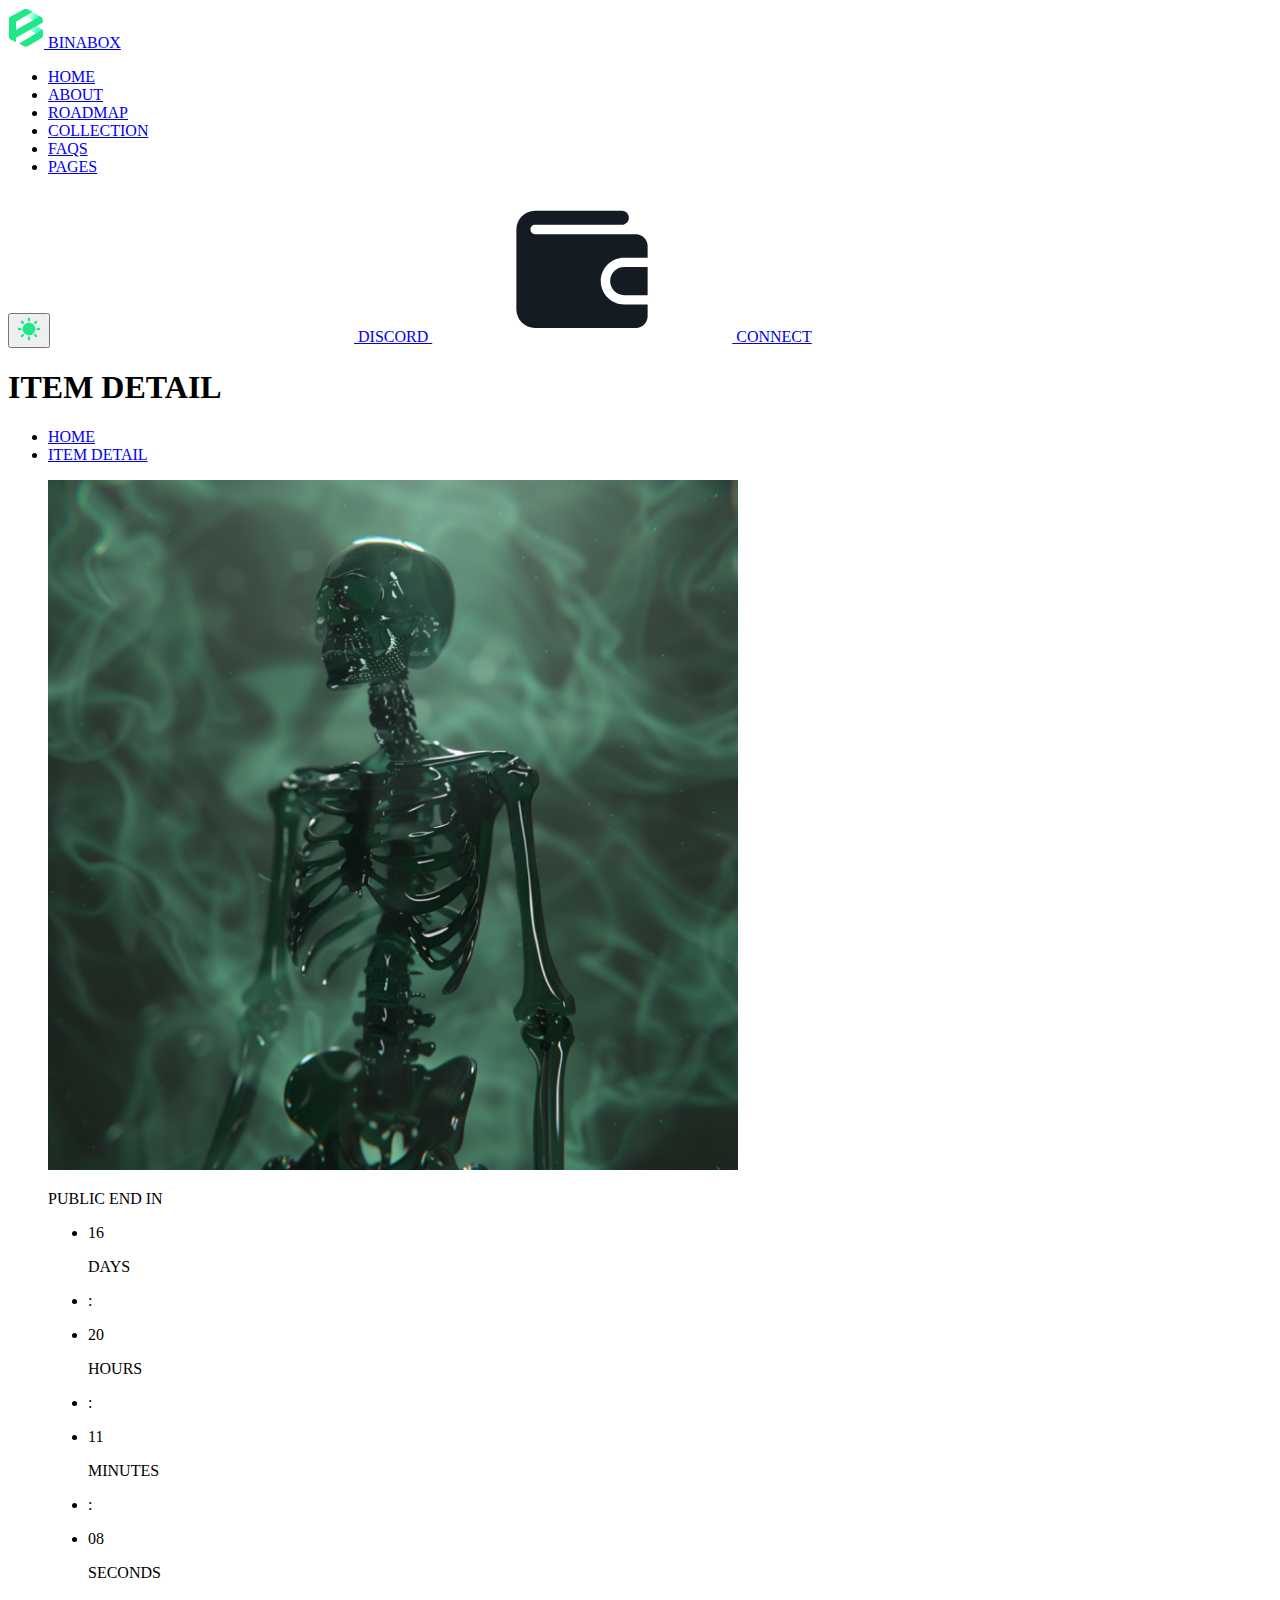
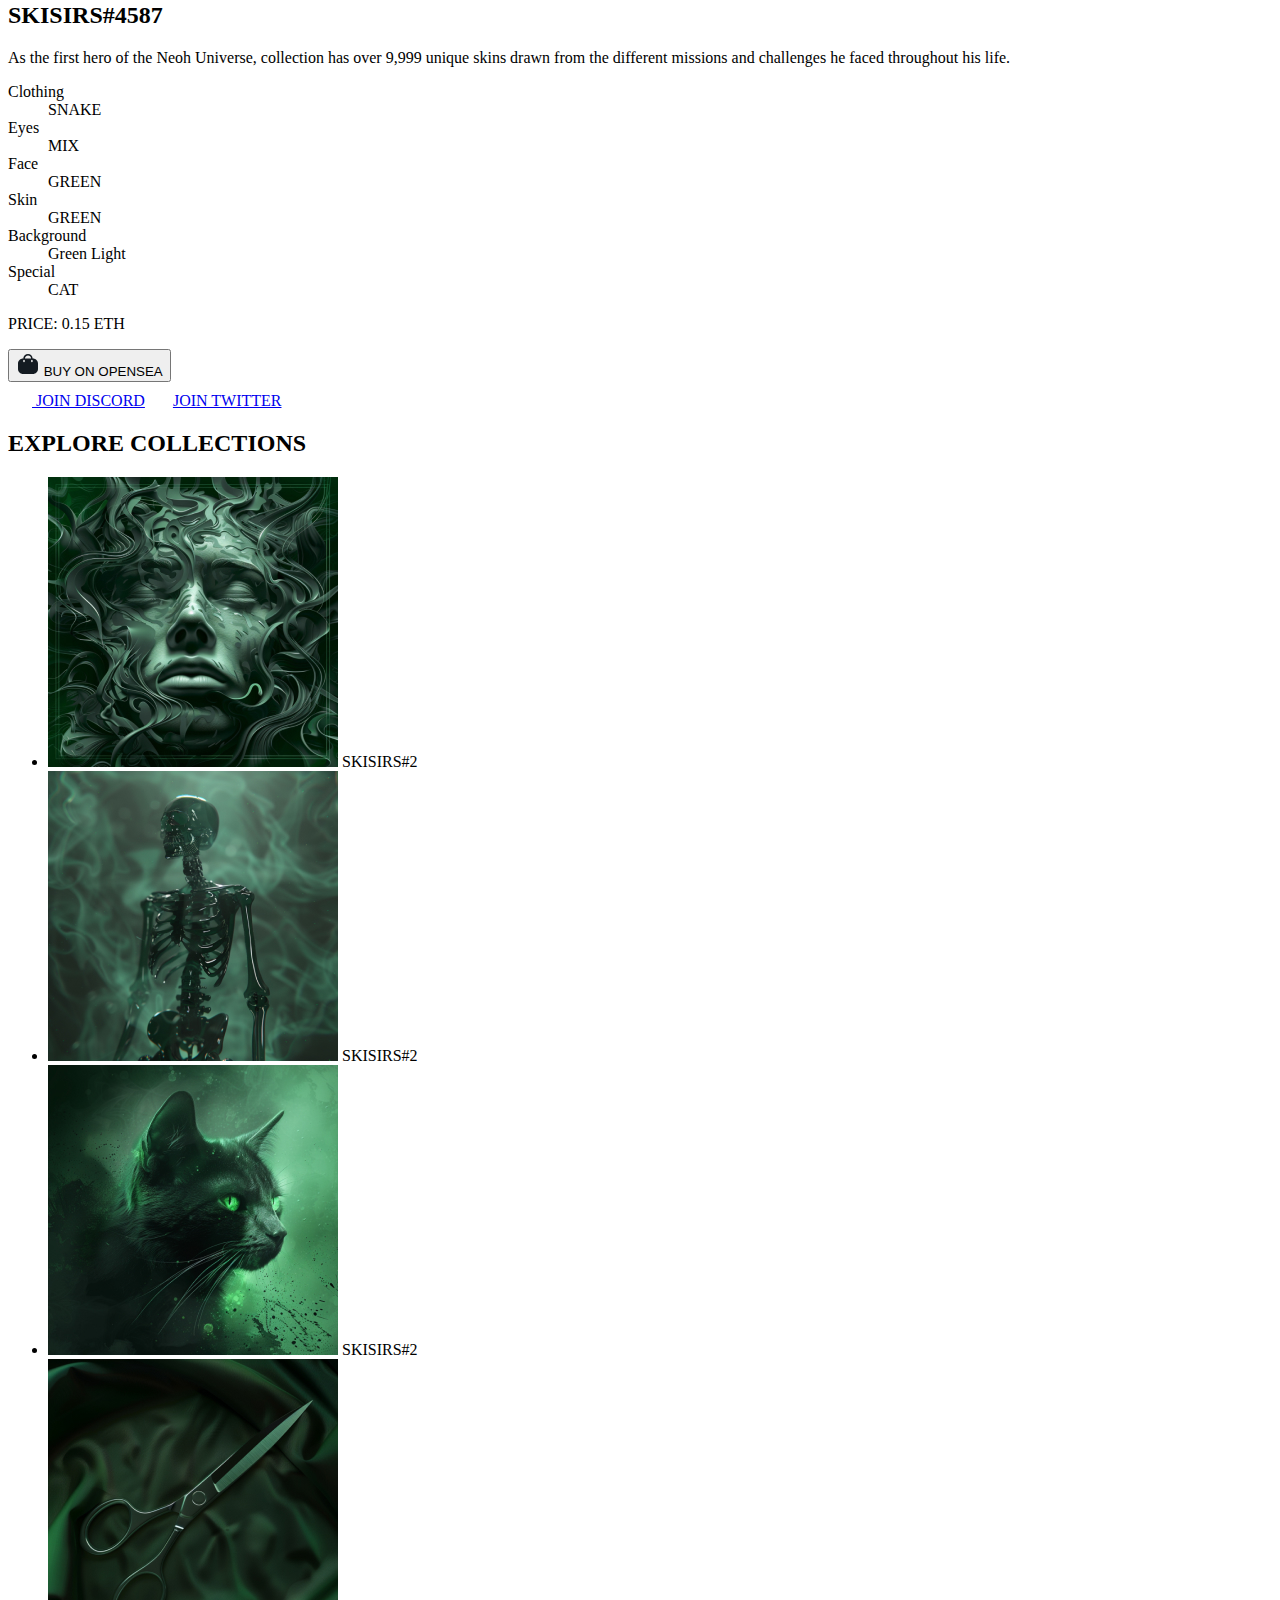
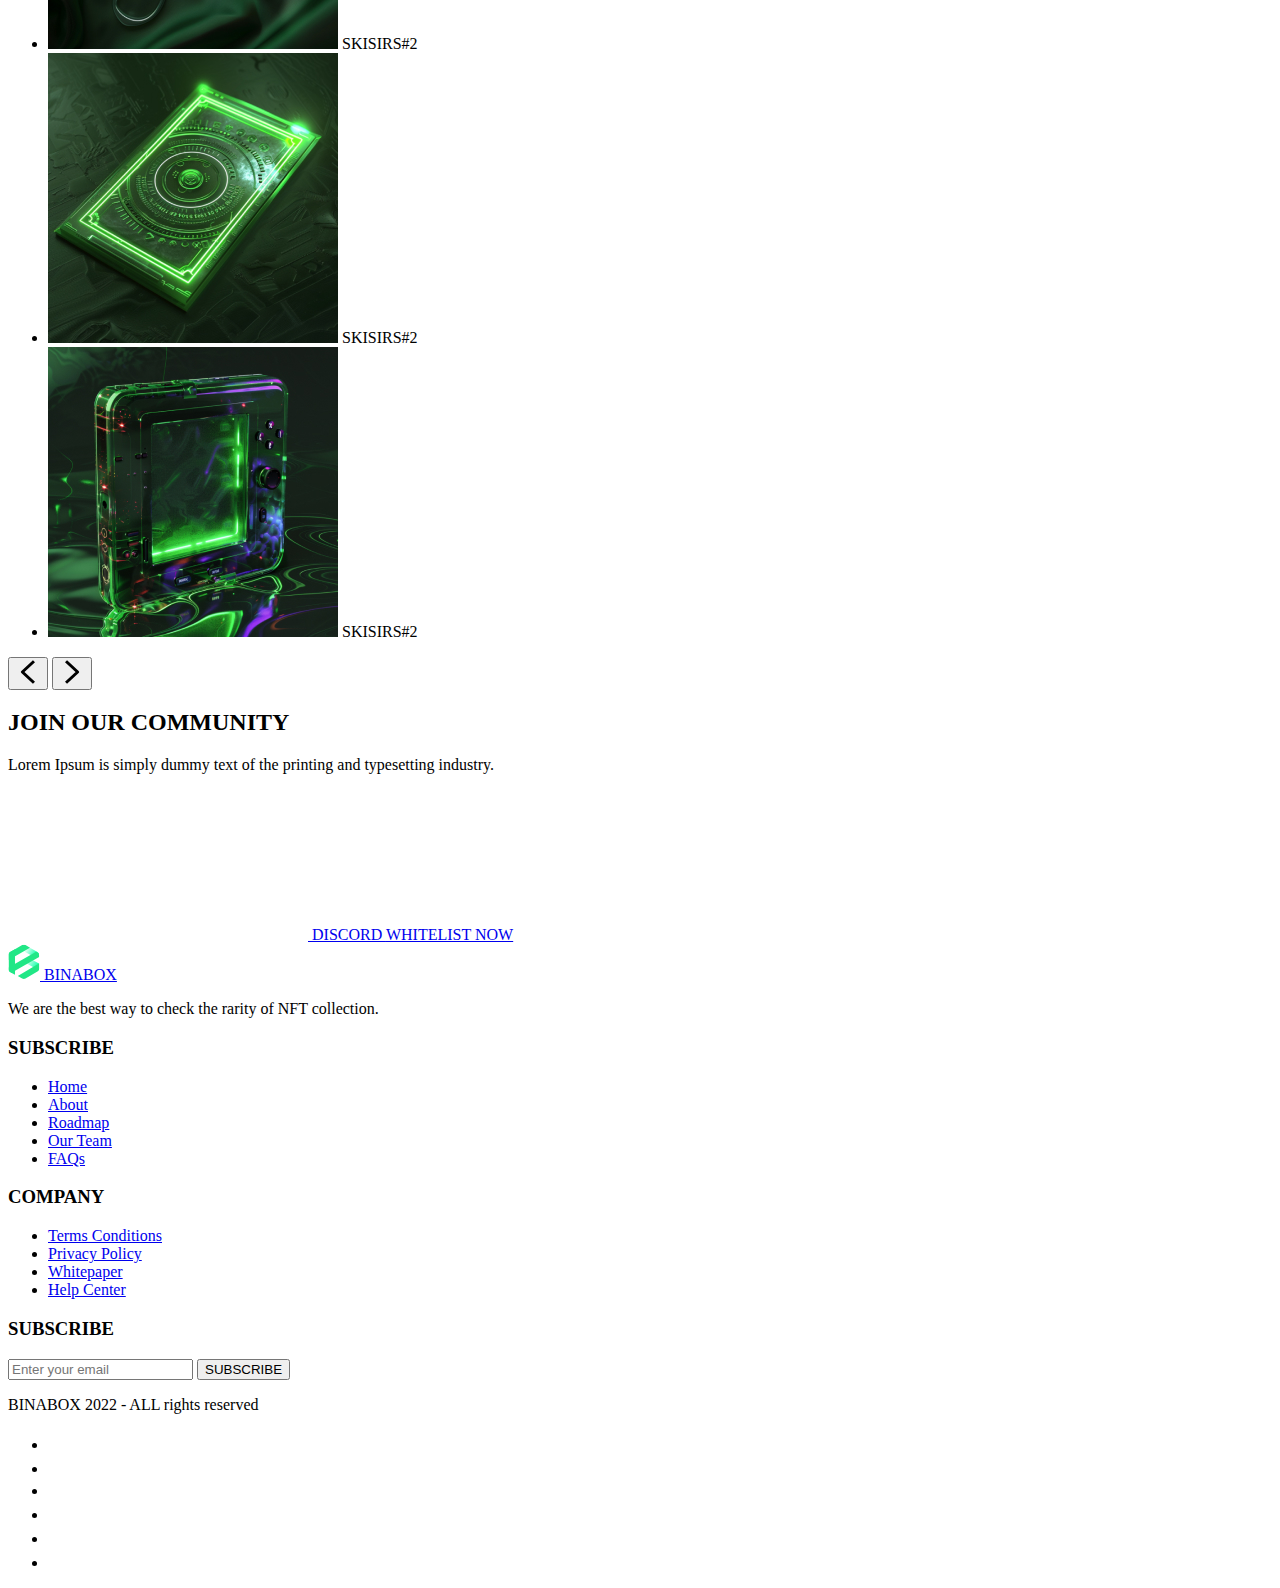
==== catalog-item.html @ 6ece10be "Initial Commit" ====
<!DOCTYPE html>
<html lang="en">
  <head>
    <meta charset="UTF-8" />
    <meta name="viewport" content="width=device-width, initial-scale=1.0" />
    <link rel="preconnect" href="https://fonts.googleapis.com" />
    <link rel="preconnect" href="https://fonts.gstatic.com" crossorigin />
    <link
      href="https://fonts.googleapis.com/css2?family=Bakbak+One&family=Inter:ital,opsz,wght@0,14..32,100..900;1,14..32,100..900&family=Poppins&display=swap"
      rel="stylesheet"
    />
    <link
      rel="stylesheet"
      href="https://necolas.github.io/normalize.css/8.0.1/normalize.css"
    />
    <link rel="stylesheet" href="./css/style.css" />
    <title>Catalog Item</title>
    <link rel="icon" type="image/x-icon" href="./imgs/favicon.svg" />
  </head>
  <body class="catalog-item-page">
    <header class="page-header">
      <a href="./index.html" class="nav-logo">
        <img
          src="./imgs/logo-1.svg"
          alt="binabox logo"
          width="36"
          height="40"
          class="header-logo"
        />
        BINABOX
      </a>
      <nav>
        <ul class="navbar is-dropdown">
          <li class="nav-item">
            <a href="./index.html" class="nav-item-link">HOME</a>
          </li>
          <li class="nav-item">
            <a href="#" class="nav-item-link">ABOUT</a>
          </li>
          <li class="nav-item">
            <a href="#" class="nav-item-link">ROADMAP</a>
          </li>
          <li class="nav-item">
            <a href="./catalog.html" class="nav-item-link">COLLECTION</a>
          </li>
          <li class="nav-item">
            <a href="#" class="nav-item-link">FAQS</a>
          </li>
          <li class="nav-item">
            <a href="#" class="nav-item-link">PAGES</a>
          </li>
        </ul>
      </nav>
      <div class="header-btn">
        <button class="is-theme">
          <svg width="26" height="26">
            <use href="./sprites/sprites.svg#light"></use>
          </svg>
        </button>
        <a href="https://discord.com/" target="_blank" class="discord-btn">
          <svg>
            <use href="./sprites/sprites.svg#discord-original"></use>
          </svg>
          DISCORD
        </a>
        <a href="#" class="connect-btn">
          <svg>
            <use href="./sprites/sprites.svg#wallet-2"></use>
          </svg>
          CONNECT
        </a>
      </div>
    </header>
    <main class="main-content">
      <section class="page-banner">
        <div class="banner-text-container">
          <h1 class="banner-heading">ITEM DETAIL</h1>
          <ul class="banner-list">
            <li class="banner-item">
              <a href="./index.html" class="banner-link">HOME</a>
            </li>
            <li class="banner-item">
              <a href="#" class="banner-link color-highlight">ITEM DETAIL</a>
            </li>
          </ul>
        </div>
      </section>
      <div class="product-container">
        <figure class="product-img">
          <img
            src="./imgs/skeleton.webp"
            alt="descriptive product alt goes here"
          />
          <div class="countdown">
            <p class="countdown-heading">PUBLIC END IN</p>
            <ul class="countdown-list">
              <li class="countdown-item">
                <div class="countdown-day">
                  <p class="day-time countdown-time">16</p>
                  <p class="time-tag">DAYS</p>
                </div>
              </li>
              <li class="countdown-spacer">:</li>
              <li class="countdown-item">
                <div class="countdown-hour">
                  <p class="hour-time countdown-time">20</p>
                  <p class="time-tag">HOURS</p>
                </div>
              </li>
              <li class="countdown-spacer">:</li>
              <li class="countdown-item">
                <div class="countdown-minute">
                  <p class="minute-time countdown-time">11</p>
                  <p class="time-tag">MINUTES</p>
                </div>
              </li>
              <li class="countdown-spacer">:</li>
              <li class="countdown-item">
                <div class="countdown-second">
                  <p class="second-time countdown-time">08</p>
                  <p class="time-tag">SECONDS</p>
                </div>
              </li>
            </ul>
          </div>
        </figure>
        <section class="product-details">
          <h2 class="product-heading">SKISIRS#4587</h2>
          <p class="product-description">
            As the first hero of the Neoh Universe, collection has over 9,999
            unique skins drawn from the different missions and challenges he
            faced throughout his life.
          </p>
          <dl class="tags-container">
            <div class="tag-container">
              <dt class="def-term">Clothing</dt>
              <dd class="def-description">SNAKE</dd>
            </div>
            <div class="tag-container">
              <dt class="def-term">Eyes</dt>
              <dd class="def-description">MIX</dd>
            </div>
            <div class="tag-container">
              <dt class="def-term">Face</dt>
              <dd class="def-description">GREEN</dd>
            </div>
            <div class="tag-container">
              <dt class="def-term">Skin</dt>
              <dd class="def-description">GREEN</dd>
            </div>
            <div class="tag-container">
              <dt class="def-term">Background</dt>
              <dd class="def-description">Green Light</dd>
            </div>
            <div class="tag-container">
              <dt class="def-term">Special</dt>
              <dd class="def-description">CAT</dd>
            </div>
          </dl>
          <p class="product-price">
            PRICE: <span class="color-highlight">0.15 ETH</span>
          </p>
          <form action="submit.html" method="post">
            <button
              id="buy-opensea"
              class="product-buy-btn"
              type="submit"
              aria-label="Buy on OpenSea"
            >
              <svg width="24" height="24" aria-hidden="true">
                <use href="./sprites/sprites.svg#bag"></use>
              </svg>
              BUY ON OPENSEA
            </button>
          </form>
          <div class="invitation-container">
            <a href="https://discord.com/" target="_blank" class="discord-link"
              ><svg width="24" height="24">
                <use href="./sprites/sprites.svg#discord-original"></use>
              </svg>
              JOIN DISCORD</a
            >
            <a href="#" class="twitter-link"
              ><svg width="24" height="24">
                <use href="./sprites/sprites.svg#twitter-1"></use></svg
              >JOIN TWITTER</a
            >
          </div>
        </section>
      </div>
      <section class="collections-container">
        <h2 class="collections-heading">EXPLORE COLLECTIONS</h2>
        <ul class="collection-cards">
          <li class="collection-card">
            <div class="nft-content-container">
              <img
                src="./imgs/nft-card-1.webp"
                alt="good alt description"
                class="collection-card-img"
              />
              <a class="card-link">SKISIRS#2</a>
            </div>
          </li>
          <li class="collection-card">
            <div class="nft-content-container">
              <img
                src="./imgs/nft-card-2.webp"
                alt="good alt description"
                class="collection-card-img"
              />
              <a class="card-link">SKISIRS#2</a>
            </div>
          </li>
          <li class="collection-card">
            <div class="nft-content-container">
              <img
                src="./imgs/nft-card-3.webp"
                alt="good alt description"
                class="collection-card-img"
              />
              <a class="card-link">SKISIRS#2</a>
            </div>
          </li>
          <li class="collection-card">
            <div class="nft-content-container">
              <img
                src="./imgs/nft-card-4.webp"
                alt="good alt description"
                class="collection-card-img"
              />
              <a class="card-link">SKISIRS#2</a>
            </div>
          </li>
          <li class="collection-card">
            <div class="nft-content-container">
              <img
                src="./imgs/nft-card-5.webp"
                alt="good alt description"
                class="collection-card-img"
              />
              <a class="card-link">SKISIRS#2</a>
            </div>
          </li>
          <li class="collection-card">
            <div class="nft-content-container">
              <img
                src="./imgs/nft-card-6.webp"
                alt="good alt description"
                class="collection-card-img"
              />
              <a class="card-link">SKISIRS#2</a>
            </div>
          </li>
        </ul>
        <div class="scroll-btns">
          <button
            id="scroll-back"
            type="button"
            class="collection-back-btn"
            aria-label="Go Back"
          >
            <svg width="24" height="24">
              <use href="./sprites/sprites.svg#arrow-left-3"></use>
            </svg>
          </button>
          <button
            id="scroll-forward"
            type="button"
            class="collection-forward-btn"
            aria-label="Go Forward"
          >
            <svg width="24" height="24">
              <use href="./sprites/sprites.svg#arrow-right-3"></use>
            </svg>
          </button>
        </div>
      </section>
    </main>
    <footer class="page-footer">
      <section class="community-container">
        <h2 class="community-header">JOIN OUR COMMUNITY</h2>
        <p class="community-text">
          Lorem Ipsum is simply dummy text of the printing and typesetting
          industry.
        </p>
        <div class="community-btn">
          <a
            href="https://discord.com/"
            target="_blank"
            class="community-discord-btn"
          >
            <svg>
              <use href="./sprites/sprites.svg#discord-original"></use>
            </svg>

            DISCORD
          </a>
          <a href="#" class="community-whitelist-btn"> WHITELIST NOW </a>
        </div>
      </section>
      <div class="footer-middle">
        <div class="footer-header">
          <a href="#" class="footer-logo-container">
            <img
              src="./imgs/logo-1.svg"
              alt="Logo"
              class="footer-logo"
              width="32"
              height="36"
            />
            BINABOX
          </a>
          <p class="footer-text">
            We are the best way to check the rarity of NFT collection.
          </p>
        </div>
        <nav class="footer-navbar">
          <div class="navbar-left">
            <h3 class="footer-navbar-heading">SUBSCRIBE</h3>
            <ul class="navbar-list">
              <li class="navbar-link">
                <a href="./index.html" class="footer-nav-link">Home</a>
              </li>
              <li class="navbar-link">
                <a href="#" class="footer-nav-link">About</a>
              </li>
              <li class="navbar-link">
                <a href="#" class="footer-nav-link">Roadmap</a>
              </li>
              <li class="navbar-link">
                <a href="#" class="footer-nav-link">Our Team</a>
              </li>
              <li class="navbar-link">
                <a href="#" class="footer-nav-link">FAQs</a>
              </li>
            </ul>
          </div>
          <div class="navbar-right">
            <h3 class="footer-navbar-heading">COMPANY</h3>
            <ul class="navbar-list">
              <li class="navbar-link">
                <a href="#" class="footer-nav-link">Terms Conditions</a>
              </li>
              <li class="navbar-link">
                <a href="#" class="footer-nav-link">Privacy Policy</a>
              </li>
              <li class="navbar-link">
                <a href="#" class="footer-nav-link">Whitepaper</a>
              </li>
              <li class="navbar-link">
                <a href="#" class="footer-nav-link">Help Center</a>
              </li>
            </ul>
          </div>
        </nav>
        <div class="subscription-container">
          <h3 class="footer-navbar-heading">SUBSCRIBE</h3>
          <form
            action="submit.html"
            method="post"
            class="subscribe-btn-container"
          >
            <input
              type="email"
              id="subscribe-email"
              class="footer-subscribe-input"
              placeholder="Enter your email"
              required
              aria-label="Email for subscription"
            />
            <button
              class="footer-subscribe-btn"
              type="submit"
              aria-label="Subscribe"
            >
              SUBSCRIBE
            </button>
          </form>
        </div>
      </div>
      <div class="footer-bottom">
        <p class="footer-copyright">BINABOX 2022 - ALL rights reserved</p>
        <ul class="social-list">
          <li class="social-item">
            <a
              href="https://x.com/"
              target="_blank"
              class="social-link"
              aria-label="X/Twitter"
            >
              <svg width="20" height="20" aria-hidden="true">
                <use xlink:href="./sprites/sprites.svg#community-1"></use>
              </svg>
            </a>
          </li>
          <li class="social-item">
            <a
              href="https://www.facebook.com/"
              target="_blank"
              class="social-link"
              aria-label="Facebook"
            >
              <svg width="20" height="20" aria-hidden="true">
                <use xlink:href="./sprites/sprites.svg#community-5"></use>
              </svg>
            </a>
          </li>
          <li class="social-item">
            <a
              href="https://telegram.org/"
              target="_blank"
              class="social-link"
              aria-label="Telegram"
            >
              <svg width="20" height="18" aria-hidden="true">
                <use xlink:href="./sprites/sprites.svg#community-4"></use>
              </svg>
            </a>
          </li>
          <li class="social-item">
            <a
              href="https://www.youtube.com/"
              target="_blank"
              class="social-link"
              aria-label="YouTube"
            >
              <svg width="20" height="20" aria-hidden="true">
                <use xlink:href="./sprites/sprites.svg#community-3"></use>
              </svg>
            </a>
          </li>
          <li class="social-item">
            <a
              href="https://www.tiktok.com/"
              target="_blank"
              class="social-link"
              aria-label="TikTok"
            >
              <svg width="20" height="20" aria-hidden="true">
                <use xlink:href="./sprites/sprites.svg#community-2"></use>
              </svg>
            </a>
          </li>
          <li class="social-item">
            <a
              href="https://discord.com/"
              target="_blank"
              class="social-link"
              aria-label="Discord"
            >
              <svg width="20" height="20" aria-hidden="true">
                <use xlink:href="./sprites/sprites.svg#community-6"></use>
              </svg>
            </a>
          </li>
        </ul>
      </div>
    </footer>
  </body>
</html>
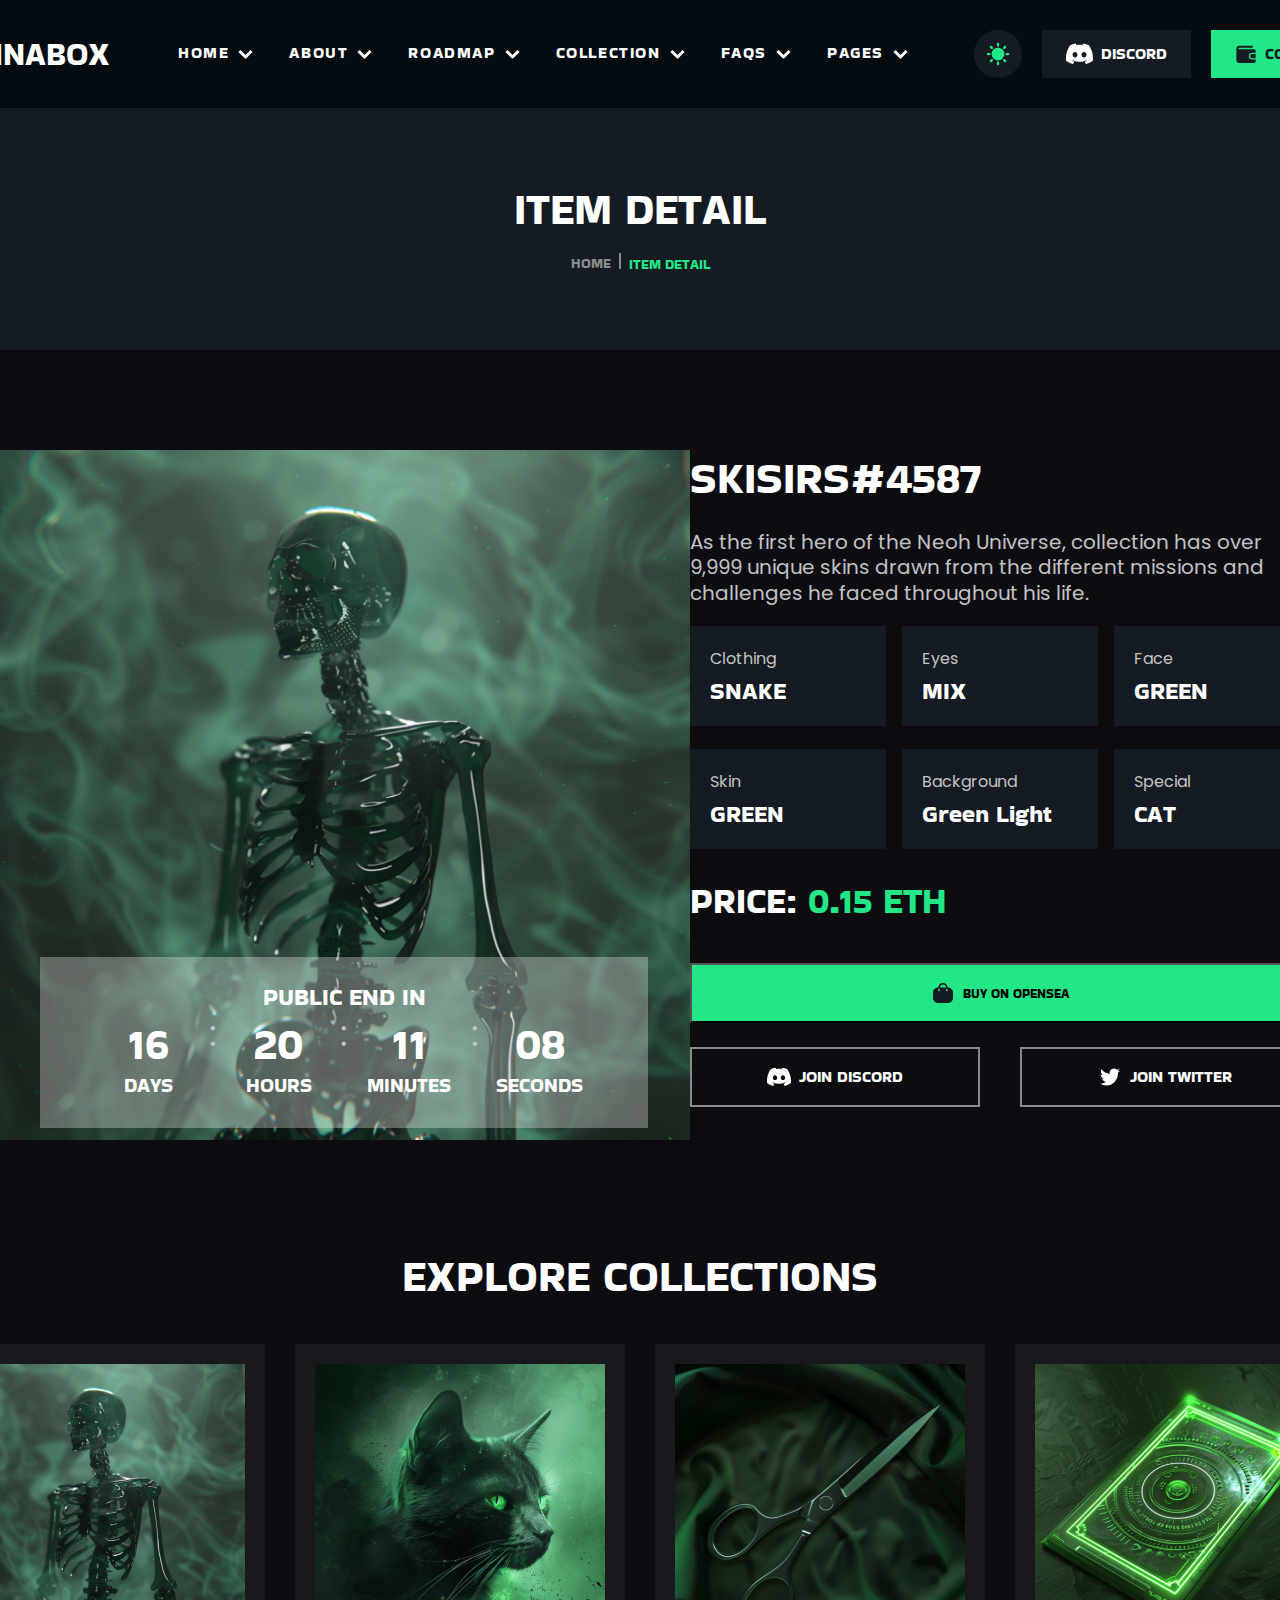
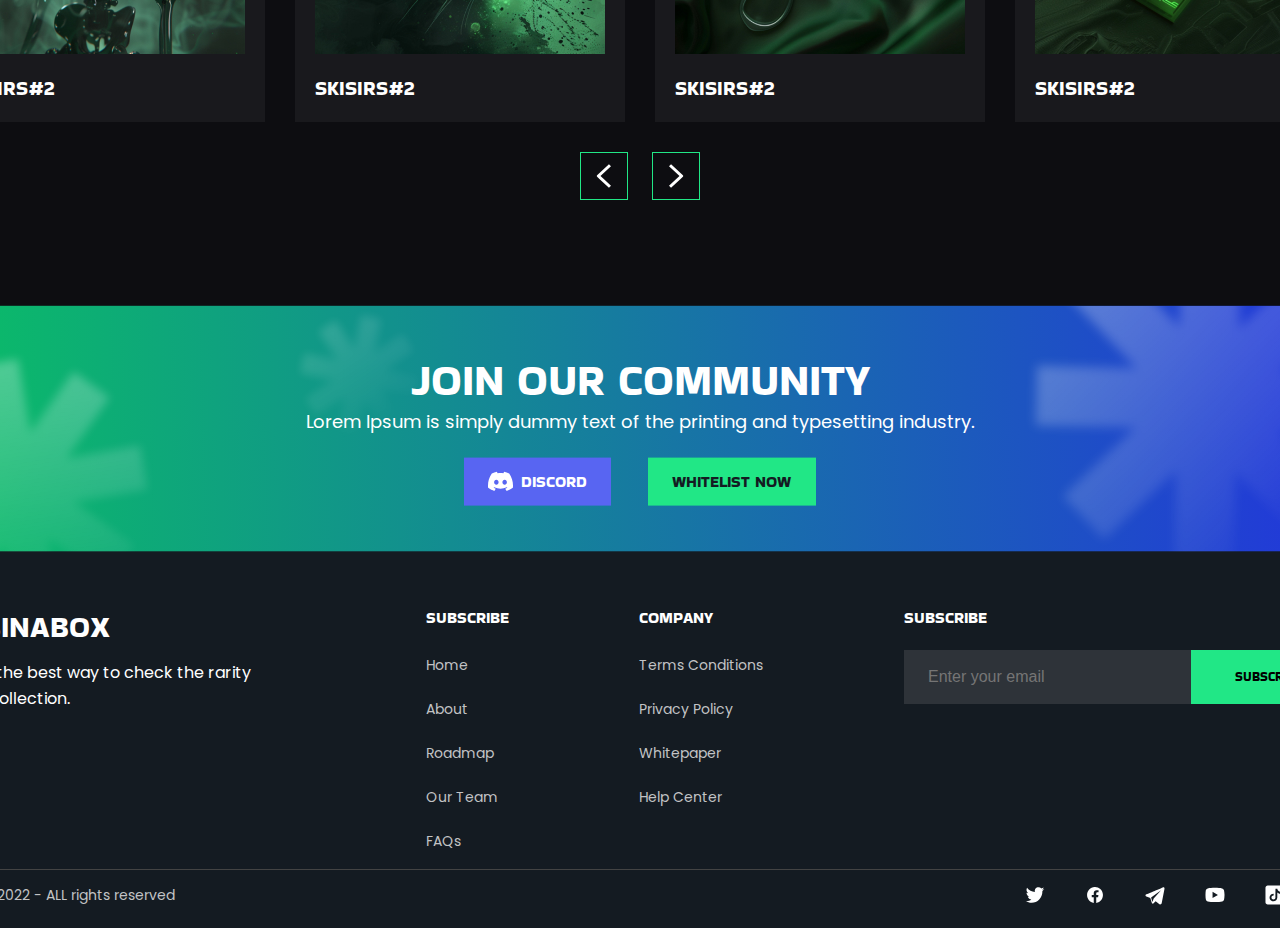
==== commit c7f00e10: "Added Hover effects" ====
--- a/catalog-item.html
+++ b/catalog-item.html
@@ -32,28 +32,28 @@
       <nav>
         <ul class="navbar is-dropdown">
           <li class="nav-item">
-            <a href="./index.html" class="nav-item-link">HOME</a>
-          </li>
-          <li class="nav-item">
-            <a href="#" class="nav-item-link">ABOUT</a>
-          </li>
-          <li class="nav-item">
-            <a href="#" class="nav-item-link">ROADMAP</a>
-          </li>
-          <li class="nav-item">
-            <a href="./catalog.html" class="nav-item-link">COLLECTION</a>
-          </li>
-          <li class="nav-item">
-            <a href="#" class="nav-item-link">FAQS</a>
-          </li>
-          <li class="nav-item">
-            <a href="#" class="nav-item-link">PAGES</a>
+            <a href="./index.html" class="nav-item-link underline-hover">HOME</a>
+          </li>
+          <li class="nav-item">
+            <a href="#" class="nav-item-link underline-hover">ABOUT</a>
+          </li>
+          <li class="nav-item">
+            <a href="#" class="nav-item-link underline-hover">ROADMAP</a>
+          </li>
+          <li class="nav-item">
+            <a href="./catalog.html" class="nav-item-link underline-hover">COLLECTION</a>
+          </li>
+          <li class="nav-item">
+            <a href="#" class="nav-item-link underline-hover">FAQS</a>
+          </li>
+          <li class="nav-item">
+            <a href="#" class="nav-item-link underline-hover">PAGES</a>
           </li>
         </ul>
       </nav>
       <div class="header-btn">
         <button class="is-theme">
-          <svg width="26" height="26">
+          <svg width="26" height="26" class="theme-light">
             <use href="./sprites/sprites.svg#light"></use>
           </svg>
         </button>
--- a/css/style.css
+++ b/css/style.css
@@ -0,0 +1,1709 @@
+:root {
+  --back-black-1: #0d0d11;
+  --back-black-2: #0b1217;
+  --back-gray-1: #141b22;
+  --back-gray-2: #1b2226;
+  --back-green: #307165;
+  --text-green: #21e786;
+  --text-white: #ffffff;
+  --text-gray-1: #c2c3c5;
+  --text-gray-2: #888b8e;
+  --text-gray-3: #141b22;
+  --text-gray-4: #1e2832;
+  --text-black-1: #040b11;
+  --primary-green: #21e786;
+  --primary-violet: #5865f2;
+  --primary-black: #141b22;
+  --gradient-default: linear-gradient(270deg, #2333de 0%, #0abe66 100%);
+  --gradient-gray: linear-gradient(180deg, #ffffff 0%, #ffffffe0 100%);
+  --gradient-green: linear-gradient(45deg, #21e786 0%, #21e786 100%);
+  --gradient-black: linear-gradient(315deg, #040b11 52%, #040b11 73%);
+  --gradient-hero: linear-gradient(180deg, #141b22 0%, #040b11 100%);
+  --transparent-green: #21e7861a;
+  --transparent-gray-1: #ffffff1a;
+  --transparent-gray-2: #ffffff0d;
+  --transparent-gray-3: #41454a66;
+  --transparent-gray-4: #c2c3c426;
+  --font-bakbak: "Bakbak One", Arial, sans-serif;
+  --font-poppins: "Poppins", Arial, sans-serif;
+}
+body {
+  font-family: var(--font-poppins);
+  font-size: 18px;
+  line-height: 1.56;
+  overflow: auto;
+  overflow-x: hidden;
+}
+body::-webkit-scrollbar {
+  display: none;
+}
+* {
+  margin: 0;
+  padding: 0;
+  box-sizing: border-box;
+}
+a {
+  text-decoration: none;
+}
+.bakbak-one,
+h1,
+h2,
+h3 {
+  font-family: var(--font-bakbak);
+  font-weight: 400;
+}
+.hidden-heading {
+  display: none;
+}
+.color-highlight {
+  color: var(--text-green);
+}
+.glow-container {
+  position: relative;
+  background-color: var(--text-gray-3);
+  border-width: 3px;
+  border-style: solid;
+  border-image-source: linear-gradient(
+    155deg,
+    transparent 0%,
+    transparent 100%
+  );
+  border-image-slice: 1;
+  transition: border-image-source 0.5s ease;
+}
+.glow-container::before,
+.glow-container::after {
+  content: "";
+  position: absolute;
+  pointer-events: none;
+  top: -4px;
+  left: -4px;
+  right: -4px;
+  bottom: -4px;
+  border: 2px solid transparent;
+  border-image: linear-gradient(155deg, transparent 0%, transparent 100%);
+  filter: blur(5px);
+  border-image-slice: 1;
+  transition: border-image 0.5s ease;
+}
+.glow-container:hover {
+  border-image-source: linear-gradient(
+    155deg,
+    var(--text-green) 0%,
+    var(--text-gray-3) 10%,
+    var(--text-gray-3) 90%,
+    var(--text-green) 100%
+  );
+}
+.glow-container:hover::before,
+.glow-container:hover::after {
+  border-image: linear-gradient(
+    155deg,
+    var(--text-green) 0%,
+    transparent 10%,
+    transparent 90%,
+    var(--text-green) 100%
+  );
+}
+.profile-card.glow-container {
+  border-image-source: linear-gradient(
+    125deg,
+    transparent 0%,
+    transparent 100%
+  );
+}
+.profile-card.glow-container:hover {
+  border-image-source: linear-gradient(
+    125deg,
+    var(--text-green) 0%,
+    var(--text-gray-3) 10%,
+    var(--text-gray-3) 90%,
+    var(--text-green) 100%
+  );
+}
+.profile-card.glow-container::before,
+.profile-card.glow-container::after {
+  border-image: linear-gradient(125deg, transparent 0%, transparent 100%);
+}
+.profile-card.glow-container:hover::before,
+.profile-card.glow-container:hover::after {
+  border-image: linear-gradient(
+    125deg,
+    var(--text-green) 0%,
+    transparent 10%,
+    transparent 90%,
+    var(--text-green) 100%
+  );
+}
+.page-header {
+  display: flex;
+  justify-content: center;
+  align-items: center;
+  height: 108px;
+  background: var(--text-black-1);
+}
+.navbar {
+  list-style-type: none;
+  display: flex;
+  justify-content: space-between;
+  gap: 32px;
+  margin: 0 62px 0 68px;
+}
+.navbar .nav-item {
+  display: flex;
+  align-items: center;
+  gap: 4px;
+}
+.navbar .nav-item-link {
+  font-family: var(--font-bakbak);
+  font-size: 16px;
+  color: var(--text-white);
+  text-decoration: none;
+  letter-spacing: 0.1em;
+}
+.nav-item::after {
+  content: url("../imgs/arrow-down.svg");
+  width: 24px;
+  height: 24px;
+}
+.nav-logo {
+  font-family: var(--font-bakbak);
+  color: var(--text-white);
+  display: flex;
+  justify-content: center;
+  align-items: center;
+  gap: 16px;
+  font-size: 32px;
+  line-height: 1.3125;
+}
+.header-btn {
+  display: flex;
+  justify-content: center;
+  align-items: center;
+  width: 384px;
+  height: 48px;
+  gap: 20px;
+  font-size: 16px;
+  line-height: 1.5;
+}
+.is-theme,
+.discord-btn,
+.connect-btn {
+  font-family: var(--font-bakbak);
+  display: flex;
+  justify-content: center;
+  align-items: center;
+  background: var(--text-gray-3);
+}
+.discord-btn,
+.connect-btn {
+  padding: 12px 24px;
+  gap: 8px;
+  width: 147px;
+  height: 48px;
+}
+.is-theme {
+  width: 48px;
+  height: 48px;
+  border-radius: 100%;
+  border: none;
+  transition: background-color 0.3s ease;
+}
+.theme-light {
+  color: var(--primary-green);
+  transition: color 0.3s ease;
+}
+/* This is probably a theme state but I just made it a hover effect just to have the style for it*/
+.is-theme:hover {
+  background-color: var(--primary-green);
+  transition: background-color 0.3s ease;
+}
+.is-theme:hover .theme-light {
+  color: var(--back-gray-2);
+  transition: color 0.3s ease;
+}
+.header-btn .discord-btn {
+  color: var(--text-white);
+  width: 149px;
+  height: 48px;
+}
+.header-btn .connect-btn {
+  background: var(--text-green);
+  color: var(--text-gray-3);
+  width: 147px;
+  height: 48px;
+}
+.main-content {
+  background-color: var(--back-black-1);
+}
+.home-page .main-content {
+  background-image: url("../imgs/background-how-to-star.svg");
+  background-repeat: no-repeat;
+  background-position: 100% 43.5%;
+}
+.main-container {
+  color: var(--text-white);
+  background-image: url("../imgs/hero-section-glow.webp"),
+    url("../imgs/background-hero-star.svg"), var(--gradient-hero);
+  background-size: auto, auto, cover;
+  background-position: 0 0, bottom right, center center;
+  background-repeat: no-repeat;
+}
+.main-hero {
+  display: flex;
+  justify-content: center;
+  align-items: center;
+}
+.main-inner-container {
+  width: max-content;
+  position: relative;
+  left: 150px;
+}
+.main-text-container {
+  gap: 20px;
+}
+.main-heading {
+  width: 750px;
+  font-size: 72px;
+  line-height: 1.1111;
+  color: var(--text-white);
+  gap: 20px;
+}
+.main-text {
+  font-size: 20px;
+  line-height: 1.5;
+  margin-top: 20px;
+}
+.main-info-container {
+  margin-top: 24px;
+  display: grid;
+  gap: 48px;
+  max-width: 373px;
+}
+.main-info-text {
+  display: flex;
+  width: 345px;
+  gap: 79px;
+}
+.total-item-num {
+  width: 117px;
+
+  font-size: 44px;
+  line-height: 1.2727;
+  color: var(--text-white);
+  text-shadow: 0px 4px 13px var(--text-white);
+}
+.item-num-subheading {
+  font-size: 16px;
+  line-height: 1.625;
+  color: var(--text-gray-1);
+}
+.main-total-item,
+.main-profiles-whitelist {
+  display: grid;
+  gap: 8px;
+}
+.profiles-whitelist-num {
+  width: 117px;
+
+  font-size: 44px;
+  line-height: 1.2727;
+  color: var(--text-white);
+  text-shadow: 0px 4px 13px var(--text-white);
+}
+.profiles-whitelist-subheading {
+  font-size: 16px;
+  line-height: 1.2727;
+  color: var(--text-gray-1);
+}
+.main-container-btn {
+  display: flex;
+  gap: 24px;
+}
+.connect-wallet-btn {
+  font-family: var(--font-bakbak);
+  width: 181px;
+  height: 48px;
+  padding: 12px 24px;
+  gap: 8px;
+  font-size: 16px;
+  line-height: 1.2727;
+  background-color: var(--text-green);
+  color: var(--text-gray-3);
+}
+.main-whitelist-btn {
+  font-family: var(--font-bakbak);
+  outline: 2px solid var(--text-green);
+  width: 168px;
+  height: 46px;
+  padding: 12px 24px;
+  font-size: 16px;
+  line-height: 1.2727;
+  color: var(--text-white);
+}
+.nft-card-container {
+  display: flex;
+  flex-direction: column;
+  justify-content: center;
+  align-items: center;
+  margin-bottom: 100px;
+  overflow: hidden;
+}
+.nft-cards-list {
+  display: flex;
+  margin-top: 60px;
+  gap: 30px;
+  list-style-type: none;
+}
+.nft-card {
+  background-color: var(--transparent-gray-2);
+  width: 330px;
+}
+.nft-content-container {
+  padding: 20px 0;
+  display: flex;
+  flex-direction: column;
+  justify-content: flex-start;
+  align-items: center;
+  gap: 20px;
+}
+.nft-card .nft-card-link {
+  font-family: var(--font-bakbak);
+  width: 290px;
+  font-size: 20px;
+  line-height: 1.4;
+  color: var(--text-white);
+}
+.about-container {
+  background-image: url("../imgs/about-back-star.svg");
+  background-position: bottom left;
+  background-repeat: no-repeat;
+  display: flex;
+  flex-direction: column;
+  justify-content: center;
+  align-items: center;
+}
+.about-content-container {
+  width: 1410px;
+  display: grid;
+  place-items: center;
+  display: flex;
+  flex-direction: column;
+  justify-content: center;
+  align-items: center;
+  color: var(--text-white);
+}
+.about-text-container {
+  margin-top: 100px;
+  text-align: center;
+  max-width: 930px;
+  display: grid;
+  gap: 16px;
+}
+.about-heading {
+  font-size: 44px;
+  line-height: 1.2727;
+}
+.about-text {
+  font-size: 18px;
+  line-height: 1.5556;
+  text-align: center;
+  color: var(--text-gray-1);
+}
+.about-cards {
+  margin-top: 60px;
+  list-style-type: none;
+  display: grid;
+  grid-template-columns: repeat(2, 1fr);
+  grid-template-rows: repeat(2, 1fr);
+  max-width: 1170px;
+  gap: 30px;
+  position: relative;
+}
+.about-card-item {
+  background-color: var(--text-gray-3);
+  display: grid;
+  padding: 30px;
+  display: flex;
+  flex-direction: column;
+  justify-content: flex-end;
+}
+.about-card-heading-container {
+  position: relative;
+  height: 66px;
+  display: flex;
+  flex-direction: column;
+  justify-content: flex-end;
+}
+.about-card-num {
+  font-family: var(--font-bakbak);
+  font-size: 80px;
+  position: absolute;
+  stroke: var(--text-green);
+  stroke-width: 0.3;
+  fill: transparent;
+}
+.about-card-item .about-card-heading {
+  font-size: 24px;
+  z-index: 1;
+}
+.about-card-item .about-card-text {
+  margin-top: 30px;
+  width: 510px;
+
+  font-size: 18px;
+  line-height: 1.5556;
+  color: var(--text-gray-1);
+}
+.read-more-btn {
+  font-family: var(--font-bakbak);
+  color: var(--text-white);
+  height: 48px;
+  padding: 12px 24px;
+  border: 2px solid var(--text-green);
+  margin-top: 30px;
+}
+.how-to-container {
+  display: flex;
+  flex-direction: column;
+  justify-content: center;
+  align-items: center;
+  margin-top: 148px;
+}
+.how-to-heading {
+  font-size: 44px;
+  line-height: 1.2727;
+  text-align: center;
+  color: var(--text-white);
+}
+.how-to-card-list {
+  display: flex;
+  gap: 30px;
+  margin-top: 60px;
+}
+.how-to-card-item {
+  display: flex;
+  flex-direction: column;
+  justify-content: center;
+  align-items: center;
+  width: 330px;
+  height: 210px;
+  background-color: var(--text-gray-3);
+}
+.how-to-card-steps {
+  font-size: 22px;
+  line-height: 1.3636;
+  text-align: center;
+}
+.how-to-card-text {
+  font-size: 24px;
+  line-height: 1.3333;
+  text-align: center;
+  color: var(--text-white);
+}
+.road-map-container {
+  margin-top: 100px;
+  display: flex;
+  flex-direction: column;
+  justify-content: center;
+  align-items: center;
+}
+.road-map-heading {
+  font-size: 44px;
+  line-height: 1.2727;
+  text-align: center;
+  color: var(--text-white);
+}
+.road-map-details-container {
+  margin-top: 60px;
+  max-width: 1410px;
+  height: 566px;
+  background-color: var(--transparent-gray-2);
+  display: flex;
+  align-items: center;
+  padding: 40px;
+}
+.road-map-inner-container {
+  max-width: 1407px;
+}
+.road-map-imgs {
+  display: flex;
+}
+.road-map-imgs,
+.road-map-inner-imgs {
+  gap: 20px;
+}
+.road-map-inner-imgs {
+  display: flex;
+  flex-direction: column;
+}
+.road-map-stage-info {
+  margin-left: 79px;
+}
+.road-map-details-heading {
+  font-size: 36px;
+  color: var(--text-white);
+}
+.road-map-details {
+  list-style-type: none;
+}
+.road-map-details-item {
+  display: flex;
+  align-items: center;
+  margin-top: 22px;
+}
+.road-map-text {
+  font-size: 18px;
+  margin-left: 12px;
+  color: var(--text-gray-1);
+}
+.road-map-stage-info .read-more-btn {
+  width: max-content;
+  margin-top: 30px;
+}
+.phase-slider-container {
+  display: flex;
+  margin-top: 24px;
+  justify-content: space-between;
+  position: relative;
+}
+.phase-slider-container .back-arrow-btn,
+.phase-slider-container .forward-arrow-btn {
+  width: 24px;
+  height: 24px;
+  background-color: transparent;
+  border: none;
+  cursor: pointer;
+}
+.phase-line {
+  list-style-type: none;
+  display: flex;
+  justify-content: center;
+  align-items: center;
+  max-width: 1107px;
+  height: 66px;
+  gap: 264px;
+  position: relative;
+}
+.phase-ellipse {
+  width: 15px;
+  height: 15px;
+  background: var(--text-gray-2);
+  box-shadow: 0 0 0 7.5px var(--transparent-gray-1);
+  border-radius: 100%;
+  border: none;
+}
+.phase-stage {
+  display: flex;
+  flex-direction: column;
+  justify-content: center;
+  align-items: center;
+  gap: 16px;
+}
+.phase-stage .phase-stage-text {
+  font-family: var(--font-bakbak);
+  font-size: 20px;
+  line-height: 1.4;
+  color: var(--text-gray-2);
+}
+.phase-slider-container::before {
+  content: "";
+  position: absolute;
+  top: 12px;
+  left: 0;
+  width: 92.5%;
+  margin: 0 43px;
+  height: 2px;
+  background-image: linear-gradient(
+    to right,
+    var(--text-gray-2) 34%,
+    transparent 34%
+  );
+  background-color: var(--transparent-gray-3);
+  transform: translateY(-50%);
+}
+.phase-stage:nth-child(1) .phase-stage-text {
+  color: var(--text-white);
+}
+.phase-stage:nth-child(1) .phase-ellipse {
+  background-color: var(--text-green);
+  box-shadow: 0 0 0 7.5px var(--transparent-green);
+}
+.additional-section {
+  background-color: var(--back-black-1);
+}
+.team-container {
+  background-image: url("../imgs/background-team-star.svg");
+  background-position: bottom left;
+  background-repeat: no-repeat;
+  display: flex;
+  justify-content: center;
+  align-items: center;
+}
+.team-heading {
+  font-size: 44px;
+  line-height: 1.27;
+  text-align: center;
+  color: var(--text-white);
+}
+.team-inner-container {
+  margin-top: 100px;
+  display: flex;
+  flex-direction: column;
+  justify-content: center;
+  align-items: center;
+  width: 1410px;
+  height: 824px;
+}
+.team-inner-container .profile-social {
+  list-style-type: none;
+}
+.profile-cards {
+  margin-top: 60px;
+  display: grid;
+  gap: 30px;
+}
+.profile-row {
+  display: flex;
+  justify-content: center;
+  align-items: center;
+  gap: 30px;
+}
+.profile-card {
+  width: 330px;
+  background-color: var(--text-gray-3);
+  display: flex;
+  flex-direction: column;
+  justify-items: center;
+  align-items: center;
+  padding: 40px 20px;
+}
+.profile-img {
+  width: 120px;
+  height: 120px;
+  border-radius: 100%;
+}
+.profile-details {
+  display: grid;
+  margin: 30px 0;
+  gap: 4px;
+}
+.profile-name {
+  font-size: 24px;
+  line-height: 1.25;
+  text-align: center;
+  color: var(--text-white);
+}
+.profile-position {
+  font-size: 18px;
+  line-height: 1.56;
+  text-align: center;
+  color: var(--text-gray-1);
+}
+.profile-social {
+  display: flex;
+  gap: 16px;
+  opacity: 50%;
+}
+.partner-container {
+  display: flex;
+  justify-content: center;
+  align-items: center;
+  margin-top: 100px;
+  background-image: url("../imgs/background-partner-star.svg");
+  background-position: bottom left;
+  background-repeat: no-repeat;
+}
+.partner-heading {
+  font-size: 44px;
+  line-height: 1.27;
+  text-align: center;
+  color: var(--text-white);
+}
+.partner-logos {
+  max-width: 1410px;
+  display: grid;
+  grid-template-columns: repeat(6, 1fr);
+  grid-template-rows: repeat(3, 1fr);
+  margin-top: 60px;
+  gap: 30px;
+}
+.partner-item {
+  display: grid;
+  align-items: center;
+  justify-content: center;
+  width: 210px;
+  height: 100px;
+}
+.partner-item:nth-child(-n + 6):nth-child(2n),
+.partner-item:nth-child(n + 13):nth-child(2n) {
+  background-color: var(--text-gray-3);
+}
+.partner-item:nth-child(n + 7):nth-child(-n + 12):nth-child(2n + 1) {
+  background-color: var(--text-gray-3);
+}
+.faqs-container {
+  margin-top: 100px;
+  display: flex;
+  flex-direction: column;
+  justify-content: center;
+  align-items: center;
+  color: var(--text-white);
+}
+.faqs-heading {
+  font-size: 44px;
+  line-height: 1.27;
+  text-align: center;
+}
+.faqs-content {
+  margin-top: 60px;
+  display: grid;
+  gap: 24px;
+  width: 100%;
+  background-image: linear-gradient(transparent 50%, var(--back-black-2) 50%);
+}
+.faqs-details {
+  margin: 0 auto;
+  width: 890px;
+  min-height: 92px;
+  padding: 30px 20px;
+  background-color: var(--text-gray-3);
+}
+.faqs-query {
+  font-family: var(--font-bakbak);
+  font-size: 24px;
+  line-height: 1.25;
+  color: var(--text-gray-1);
+  background-image: url("../imgs/plus.svg");
+  background-repeat: no-repeat;
+  background-position: right;
+  list-style-type: none;
+  cursor: pointer;
+}
+.faqs-text {
+  margin-top: 16px;
+
+  font-size: 18px;
+  line-height: 1.56;
+  color: var(--text-gray-1);
+}
+.faqs-details[open] .faqs-query {
+  margin-bottom: 16px;
+  color: var(--text-white);
+  background-image: url("../imgs/minus.svg");
+  cursor: pointer;
+}
+.community-container {
+  padding: 100px;
+  background-color: var(--back-black-2);
+  display: flex;
+  flex-direction: column;
+  align-items: center;
+  justify-content: center;
+}
+.community-text-container {
+  gap: 8px;
+}
+.community-heading {
+  font-size: 44px;
+  line-height: 1.27;
+  text-align: center;
+  color: var(--text-white);
+}
+.community-subheading {
+  font-family: "Inter", Arial, sans-serif;
+  font-size: 18px;
+  line-height: 1.56;
+  text-align: center;
+  color: var(--text-gray-1);
+  margin-top: 10px;
+}
+.community-btn {
+  display: flex;
+  justify-content: space-between;
+  width: 352px;
+  height: 48px;
+  font-size: 16px;
+  line-height: 1.5;
+  margin: 40px 0px;
+}
+.community-discord-btn {
+  font-family: var(--font-bakbak);
+  display: flex;
+  justify-content: center;
+  align-items: center;
+  width: 147px;
+  height: 48px;
+  padding: 12px 24px;
+  gap: 8px;
+  background-color: var(--primary-violet);
+  color: var(--text-white);
+}
+.community-whitelist-btn {
+  font-family: var(--font-bakbak);
+  width: 168px;
+  height: 48px;
+  padding: 12px 24px;
+  gap: 8px;
+  background-color: var(--text-green);
+  color: var(--text-gray-3);
+}
+.home-page .subscribe-container {
+  display: flex;
+  margin-bottom: 30px;
+}
+.home-page .subscribe-input {
+  border: 0;
+  width: 536px;
+
+  font-size: 16px;
+  line-height: 1.625;
+  color: var(--text-gray-1);
+  background-color: var(--text-gray-3);
+  padding: 16px 24px;
+}
+.home-page .subscribe-btn {
+  font-family: var(--font-bakbak);
+  border: 0;
+  width: 154px;
+
+  padding: 12px 24px;
+  background-color: var(--primary-green);
+  color: var(--text-black-1);
+}
+.community-social-list {
+  display: flex;
+  list-style-type: none;
+  height: 50px;
+  gap: 20px;
+}
+.community-social-item {
+  width: 50px;
+  height: 50px;
+  background-color: var(--text-gray-3);
+  display: flex;
+  justify-content: center;
+  align-items: center;
+}
+.page-footer {
+  background-color: var(--back-black-2);
+  border-top: 1px solid #434343;
+  display: flex;
+  align-items: center;
+  justify-content: space-between;
+  padding: 15px 255px;
+}
+.footer-left {
+  display: flex;
+  align-items: center;
+}
+.footer-logo-container {
+  font-family: var(--font-bakbak);
+  display: flex;
+  align-content: center;
+  width: 134px;
+  gap: 16px;
+  font-size: 22px;
+  line-height: 1.36;
+  color: var(--text-white);
+  margin-right: 60px;
+}
+.footer-copyright {
+  font-size: 14px;
+  line-height: 1.57;
+  text-align: right;
+  color: var(--text-gray-1);
+}
+.footer-navbar {
+  list-style-type: none;
+  display: flex;
+  gap: 47px;
+}
+.home-page .footer-navbar {
+  align-items: center;
+}
+.footer-nav-item .footer-nav-item-link {
+  font-size: 14px;
+  line-height: 1.57;
+  text-align: right;
+  color: var(--text-gray-1);
+}
+.page-banner {
+  height: 242px;
+  background-color: var(--back-gray-1);
+  display: flex;
+  justify-content: center;
+  align-items: center;
+}
+.banner-text-container {
+  width: max-content;
+  gap: 12px;
+}
+.banner-heading {
+  color: var(--text-white);
+  font-size: 44px;
+  line-height: 1.27;
+  margin: 0 0 12px 0;
+}
+.banner-list {
+  display: flex;
+  list-style-type: none;
+  justify-content: center;
+  align-items: center;
+}
+.banner-item .banner-link {
+  font-family: var(--font-bakbak);
+  font-size: 14px;
+  line-height: 1.43;
+  color: var(--text-gray-2);
+}
+.banner-item:nth-child(2) .banner-link {
+  color: #21e786;
+}
+.banner-list li:first-child {
+  display: flex;
+}
+.banner-list li:first-child::after {
+  display: block;
+  margin: 0px 8px;
+  content: "";
+  width: 2px;
+  height: 16px;
+  background-color: var(--text-gray-2);
+}
+.catalog-section {
+  width: 1410px;
+  display: flex;
+  margin: 100px auto 0 auto;
+  padding-bottom: 204px;
+}
+.filter-options-container {
+  display: flex;
+  flex-direction: column;
+  gap: 10px;
+}
+.filter-category {
+  width: 280px;
+  min-height: 60px;
+  background-color: var(--back-gray-1);
+  gap: 151px;
+}
+.filter-query {
+  font-family: var(--font-bakbak);
+  font-size: 20px;
+  line-height: 1.4;
+  color: var(--text-white);
+  background-image: url("../imgs/plus.svg");
+  background-repeat: no-repeat;
+  background-position: 95%;
+  background-size: 24px;
+  list-style-type: none;
+  padding: 16px 12px;
+  cursor: pointer;
+}
+.filter-category[open] .filter-query {
+  margin-bottom: 16px;
+  color: var(--text-white);
+  background-image: url("../imgs/minus.svg");
+  border: 1px solid #434343;
+  border-width: 0 0 1px 0;
+  cursor: pointer;
+}
+.filter-type-list {
+  list-style-type: none;
+  display: grid;
+  gap: 6px;
+  padding: 20px 23px;
+}
+.filter-type-item {
+  font-size: 14px;
+  line-height: 1.57;
+  color: var(--text-gray-1);
+}
+.filter-checkbox {
+  opacity: 0;
+  position: absolute;
+  width: 0;
+  height: 0;
+}
+.custom-checkbox {
+  display: inline-block;
+  width: 16px;
+  height: 16px;
+  border-radius: 2px;
+  border: 1px solid var(--text-gray-1);
+  background-color: transparent;
+  vertical-align: middle;
+  margin-right: 8px;
+  position: relative;
+  cursor: pointer;
+}
+.custom-checkbox::before {
+  content: "";
+  position: absolute;
+  top: 50%;
+  left: 50%;
+  width: 10px;
+  height: 10px;
+  background: url("../imgs/checkmark.svg") no-repeat center;
+  background-size: contain;
+  transform: translate(-50%, -50%);
+  opacity: 0;
+}
+.filter-checkbox:checked + .custom-checkbox {
+  background-color: #21e786;
+  border-color: #21e786;
+}
+.filter-checkbox:checked + .custom-checkbox::before {
+  opacity: 1;
+}
+.catalog-header {
+  width: 1050px;
+
+  display: flex;
+  justify-content: space-between;
+}
+.catalog-header .catalog-heading {
+  color: var(--text-white);
+  font-size: 44px;
+  line-height: 1.27;
+}
+.catalog-search {
+  width: 280px;
+  height: 48px;
+  border: 0;
+  padding: 0 40px 0 10px;
+  color: var(--text-gray-2);
+  line-height: 1.625;
+  font-size: 16px;
+  background: url("../imgs/search-2.svg") no-repeat right center;
+  background-color: var(--text-gray-3);
+  background-size: 20px 20px;
+  background-position: 95%;
+  cursor: pointer;
+}
+.catalog-search::placeholder {
+  color: var(--text-gray-2);
+}
+.current-filters {
+  padding: 12px 20px;
+  gap: 12px;
+  display: flex;
+  background-color: var(--back-gray-1);
+  margin-top: 20px;
+}
+.filter-list {
+  display: flex;
+  gap: 12px;
+  list-style-type: none;
+}
+.filter-item {
+  gap: 10px;
+  border: 1px solid #41454a;
+  padding: 9px 13px 9px 20px;
+  display: flex;
+  justify-content: center;
+  align-items: center;
+}
+.filter-name {
+  font-size: 16px;
+  line-height: 1.625;
+  color: #f7f7f7;
+}
+.filter-btn {
+  display: flex;
+  justify-content: center;
+  align-items: center;
+  background-color: transparent;
+  border: 0;
+  cursor: pointer;
+}
+.clear-filters {
+  font-size: 14px;
+  line-height: 1.57;
+  color: var(--primary-green);
+  background-color: transparent;
+  border: 0;
+  cursor: pointer;
+}
+.catalog-content-container {
+  margin-left: 80px;
+}
+.catalog-container {
+  margin-top: 40px;
+}
+.catalog-container .catalog-items-list {
+  list-style-type: none;
+  display: grid;
+  grid-template-columns: repeat(3, 1fr);
+  grid-template-rows: repeat(3, 1fr);
+  gap: 30px;
+}
+.catalog-container .catalog-item {
+  background: var(--transparent-gray-2);
+  max-width: 330px;
+}
+.catalog-container .nft-card-link {
+  font-family: var(--font-bakbak);
+  color: var(--text-white);
+  width: 290px;
+  font-size: 20px;
+  line-height: 1.4;
+}
+.catalog-page .page-footer {
+  display: flex;
+  flex-direction: column;
+  height: 524px;
+  background-color: var(--primary-black);
+  border: 0;
+  padding: 0;
+  position: relative;
+}
+.catalog-page .community-container {
+  position: absolute;
+  top: 0;
+  left: 50%;
+  transform: translate(-50%, -40%);
+  width: 1410px;
+  height: 246px;
+  border-radius: 8px;
+  background-image: url("../imgs/community-star-2.svg"),
+    url("../imgs/community-star-3.svg"),
+    linear-gradient(268.28deg, #2333de -1.34%, #0abe66 100%);
+  background-repeat: no-repeat;
+  background-size: 137px 137px, 321px 321px, cover;
+  background-position: 28% 2%, right center, center center;
+  overflow: hidden;
+}
+.catalog-page .community-container::before {
+  content: url("../imgs/community-star-1.svg");
+  position: absolute;
+  bottom: -10px;
+  left: -10px;
+}
+.catalog-page .community-header {
+  font-size: 44px;
+  line-height: 1.27;
+  text-align: center;
+  color: var(--text-white);
+}
+.catalog-page .community-text {
+  font-size: 18px;
+  line-height: 1.56;
+  text-align: center;
+  color: var(--text-white);
+}
+.catalog-page .community-btn {
+  margin: 0;
+  padding: 0;
+  margin-top: 22px;
+}
+.catalog-page .footer-middle {
+  width: 1410px;
+  display: flex;
+  margin-top: 202px;
+  justify-content: space-between;
+}
+.catalog-page .footer-header {
+  width: 324px;
+  display: flex;
+  flex-direction: column;
+  gap: 12px;
+}
+.catalog-page .footer-logo-container {
+  display: flex;
+  align-items: center;
+  font-size: 30px;
+  line-height: 1.4;
+}
+.catalog-page .footer-text {
+  font-size: 16px;
+  line-height: 26px;
+  color: var(--text-white);
+}
+.catalog-page .footer-navbar {
+  display: flex;
+  gap: 130px;
+  margin-left: 156px;
+}
+.footer-navbar .navbar-list {
+  margin-top: 20px;
+  display: grid;
+  gap: 16px;
+}
+.footer-navbar .footer-navbar-heading {
+  font-size: 16px;
+  line-height: 1.5;
+  color: var(--text-white);
+}
+.footer-navbar .footer-nav-link {
+  font-size: 14px;
+  line-height: 1.57;
+  color: var(--text-gray-1);
+}
+.subscription-container {
+  margin-left: 130px;
+  display: flex;
+  flex-direction: column;
+  gap: 20px;
+}
+.subscribe-btn-container {
+  display: flex;
+}
+.subscription-container h3 {
+  font-size: 16px;
+  line-height: 1.5;
+  color: var(--text-white);
+}
+.footer-subscribe-input {
+  font-size: 16px;
+  line-height: 1.625;
+  width: 287px;
+
+  padding: 14px 24px;
+  border: 0;
+  background-color: var(--transparent-gray-4);
+  color: var(--text-gray-1);
+}
+.footer-subscribe-btn {
+  font-family: var(--font-bakbak);
+  display: block;
+  width: 154px;
+
+  padding: 12px 24px;
+  background-color: var(--primary-green);
+  border: 0;
+}
+.catalog-page .footer-navbar ul {
+  display: grid;
+  gap: 16px;
+  list-style-type: none;
+}
+.footer-bottom {
+  padding: 15px 0;
+  border-top: 1px solid #434343;
+  background-color: var(--primary-black);
+  display: flex;
+  justify-content: space-between;
+  width: 1410px;
+}
+.catalog-page .footer-copyright {
+  font-size: 14px;
+  line-height: 1.57;
+}
+.footer-bottom .social-list {
+  list-style-type: none;
+  display: flex;
+  justify-content: center;
+  align-items: center;
+  gap: 40px;
+}
+.footer-bottom .social-link {
+  font-size: 14px;
+  line-height: 1.57;
+  text-align: right;
+  color: var(--text-gray-1);
+}
+.catalog-item-page .page-footer {
+  display: flex;
+  flex-direction: column;
+  height: 524px;
+  background-color: var(--primary-black);
+  border: 0;
+  padding: 0;
+  position: relative;
+}
+.catalog-item-page .community-container {
+  position: absolute;
+  top: 0;
+  left: 50%;
+  transform: translate(-50%, -40%);
+  width: 1410px;
+  height: 246px;
+  border-radius: 8px;
+  background-image: url("../imgs/community-star-2.svg"),
+    url("../imgs/community-star-3.svg"),
+    linear-gradient(268.28deg, #2333de -1.34%, #0abe66 100%);
+  background-repeat: no-repeat;
+  background-size: 137px 137px, 321px 321px, cover;
+  background-position: 28% 2%, right center, center center;
+  overflow: hidden;
+}
+.catalog-item-page .community-container::before {
+  content: url("../imgs/community-star-1.svg");
+  position: absolute;
+  bottom: -10px;
+  left: -10px;
+  width: 100px;
+}
+.catalog-item-page .community-header {
+  font-size: 44px;
+  line-height: 1.27;
+  text-align: center;
+  color: var(--text-white);
+}
+.catalog-item-page .community-text {
+  font-size: 18px;
+  line-height: 1.56;
+  text-align: center;
+  color: var(--text-white);
+}
+.catalog-item-page .community-btn {
+  margin: 0;
+  padding: 0;
+  margin-top: 22px;
+}
+.catalog-item-page .footer-middle {
+  width: 1410px;
+  display: flex;
+  margin-top: 202px;
+  justify-content: space-between;
+}
+.catalog-item-page .footer-header {
+  width: 324px;
+  display: flex;
+  flex-direction: column;
+  gap: 12px;
+}
+.catalog-item-page .footer-logo-container {
+  display: flex;
+  align-items: center;
+  font-size: 30px;
+  line-height: 1.4;
+}
+.catalog-item-page .footer-text {
+  font-size: 16px;
+  line-height: 1.625;
+  color: var(--text-white);
+}
+.catalog-item-page .footer-navbar {
+  display: flex;
+  gap: 130px;
+  margin-left: 156px;
+}
+.catalog-item-page .navbar-list {
+  margin-top: 20px;
+  display: grid;
+  list-style-type: none;
+  gap: 16px;
+}
+.catalog-item-page .footer-navbar-heading {
+  font-size: 16px;
+  line-height: 1.5;
+  color: var(--text-white);
+}
+.catalog-item-page .footer-nav-link {
+  font-size: 14px;
+  line-height: 1.57;
+  color: var(--text-gray-1);
+}
+.catalog-item-page .subscription-container {
+  margin-left: 130px;
+  display: flex;
+  flex-direction: column;
+  gap: 20px;
+}
+.catalog-item-page .subscribe-btn-container {
+  display: flex;
+}
+.catalog-item-page .subscription-container h3 {
+  font-size: 16px;
+  line-height: 1.5;
+  color: var(--text-white);
+}
+.catalog-item-page .footer-subscribe-input {
+  font-size: 16px;
+  line-height: 1.625;
+  width: 287px;
+
+  padding: 14px 24px;
+  border: 0;
+  background-color: var(--transparent-gray-4);
+  color: var(--text-gray-1);
+}
+.catalog-item-page .footer-subscribe-btn {
+  display: block;
+  width: 154px;
+
+  padding: 12px 24px;
+  background-color: var(--primary-green);
+  border: 0;
+}
+.catalog-item-page .footer-bottom {
+  padding: 15px 0;
+  border: 1px solid #434343;
+  border-width: 1px 0 0 0;
+  background-color: var(--primary-black);
+  display: flex;
+  justify-content: space-between;
+  width: 1410px;
+}
+.catalog-item-page .footer-copyright {
+  font-size: 14px;
+  line-height: 1.57;
+}
+.catalog-item-page .footer-bottom .social-list {
+  list-style-type: none;
+  display: flex;
+  justify-content: center;
+  align-items: center;
+  gap: 40px;
+}
+.catalog-item-page .social-link {
+  font-size: 14px;
+  line-height: 1.57;
+  text-align: right;
+  color: var(--text-gray-1);
+}
+.product-container {
+  display: flex;
+  max-width: 1410px;
+  justify-content: space-between;
+  margin: 100px auto;
+}
+.product-img {
+  position: relative;
+  display: inline-block;
+}
+.countdown {
+  position: absolute;
+  bottom: 20px;
+  left: 40px;
+  width: 608px;
+  height: 171px;
+  background-color: #ffffff4d;
+  z-index: 10;
+  display: flex;
+  flex-direction: column;
+  justify-content: center;
+  align-items: center;
+}
+.countdown-heading {
+  font-family: var(--font-bakbak);
+  font-size: 24px;
+  line-height: 1.25;
+  color: var(--text-white);
+}
+.countdown-list {
+  list-style: none;
+  display: flex;
+  justify-content: space-between;
+  align-items: center;
+  width: 459px;
+  height: 91px;
+  color: var(--text-white);
+}
+.countdown-item {
+  width: 67px;
+  height: 84px;
+  display: flex;
+  flex-direction: column;
+  align-items: center;
+  text-align: center;
+}
+.countdown-spacer {
+  font-size: 36px;
+  line-height: 1.22;
+  align-self: flex-start;
+  color: var(--text-gray-1);
+}
+.countdown-time {
+  font-family: var(--font-bakbak);
+  font-size: 44px;
+  line-height: 1.27;
+}
+.time-tag {
+  font-family: var(--font-bakbak);
+  font-size: 20px;
+  line-height: 1.4;
+}
+.product-heading {
+  font-size: 44px;
+  line-height: 56px;
+  color: var(--text-white);
+}
+.product-description {
+  margin-top: 24px;
+  width: 620px;
+  font-size: 20px;
+  line-height: 1.27;
+  color: var(--text-gray-1);
+}
+.tags-container {
+  margin: 20px 0 30px 0;
+  display: grid;
+  grid-template-columns: repeat(3, 1fr);
+  grid-template-rows: repeat(2, auto);
+  gap: 23px 16px;
+}
+.tag-container {
+  padding: 20px;
+  background-color: var(--text-gray-3);
+  display: grid;
+  gap: 4px;
+}
+.tags-container .def-term {
+  font-size: 16px;
+  line-height: 1.625;
+  color: var(--text-gray-1);
+}
+.tags-container .def-description {
+  font-family: var(--font-bakbak);
+  font-size: 24px;
+  line-height: 1.25;
+  color: var(--text-white);
+}
+.product-price {
+  font-family: var(--font-bakbak);
+  font-size: 36px;
+  line-height: 1.22;
+  color: var(--text-white);
+}
+.product-buy-btn {
+  font-family: var(--font-bakbak);
+  margin-top: 40px;
+  width: 620px;
+
+  top: 991px;
+  left: 1045px;
+  padding: 16px 24px;
+  gap: 8px;
+  display: flex;
+  align-items: center;
+  justify-content: center;
+  background-color: var(--primary-green);
+}
+.invitation-container {
+  display: flex;
+  justify-content: space-between;
+  margin-top: 24px;
+}
+.discord-link,
+.twitter-link {
+  font-family: var(--font-bakbak);
+  width: 290px;
+
+  padding: 16px 24px;
+  gap: 8px;
+  border: 2px solid var(--text-gray-2);
+  display: flex;
+  align-items: center;
+  justify-content: center;
+  font-size: 16px;
+  line-height: 1.5;
+  color: var(--text-white);
+}
+.collections-container {
+  display: flex;
+  flex-direction: column;
+  justify-content: center;
+  align-items: center;
+  padding-bottom: 204px;
+  overflow: hidden;
+}
+.collections-heading {
+  font-size: 44px;
+  line-height: 1.27;
+  color: var(--text-white);
+}
+.collection-cards {
+  display: flex;
+  list-style-type: none;
+  gap: 30px;
+  margin: 40px 0 30px 0;
+}
+.collection-card {
+  padding: 0 20px;
+  background-color: var(--transparent-gray-2);
+}
+.card-link {
+  font-family: var(--font-bakbak);
+  font-size: 20px;
+  line-height: 1.4;
+  color: var(--text-white);
+  align-self: flex-start;
+}
+.scroll-btns {
+  display: flex;
+  width: 120px;
+  height: 48px;
+  gap: 24px;
+}
+.collection-back-btn,
+.collection-forward-btn {
+  display: flex;
+  justify-content: center;
+  align-items: center;
+  width: 48px;
+  height: 48px;
+  border: 1px solid var(--primary-green);
+  background-color: transparent;
+  color: var(--text-white);
+  transition: background-color 0.3s ease, color 0.3s ease;
+}
+button:hover,
+a:hover {
+  opacity: 0.7;
+  cursor: pointer;
+}
+.collection-back-btn:hover,
+.collection-forward-btn:hover {
+  background-color: var(--primary-green);
+  color: var(--back-gray-1);
+  transition: background-color 0.3s ease, color 0.3s ease;
+}
+.forward-arrow-btn,
+.back-arrow-btn {
+  color: var(--text-gray-2);
+}
+.forward-arrow-btn:hover,
+.back-arrow-btn:hover {
+  color: var(--primary-green);
+}
+.underline-hover {
+  position: relative;
+  display: inline-block;
+  text-decoration: none;
+  padding-bottom: 2px;
+}
+.underline-hover::after {
+  content: "";
+  position: absolute;
+  left: 0;
+  bottom: 0;
+  width: 100%;
+  height: 2px;
+  background-color: var(--text-white);
+  transform: scaleX(0);
+  transition: transform 0.3s ease;
+  transform-origin: bottom right;
+}
+.underline-hover:hover::after {
+  transform: scaleX(1);
+  transform-origin: bottom left;
+}
+.arrow-hover {
+  display: flex;
+  justify-content: center;
+  align-items: center;
+  text-decoration: none;
+  position: relative;
+  transition: padding-right 0.3s ease;
+}
+.arrow-hover::after {
+  content: url("../imgs/read-more-arrow.svg");
+  position: absolute;
+  right: -25px;
+  top: 50%;
+  transform: translateY(-50%);
+  opacity: 0;
+  transition: opacity 0.3s ease, right 0.3s ease;
+  width: 20px;
+}
+.arrow-hover:hover {
+  padding-right: 40px;
+}
+.arrow-hover:hover::after {
+  opacity: 1;
+  right: 8px;
+}
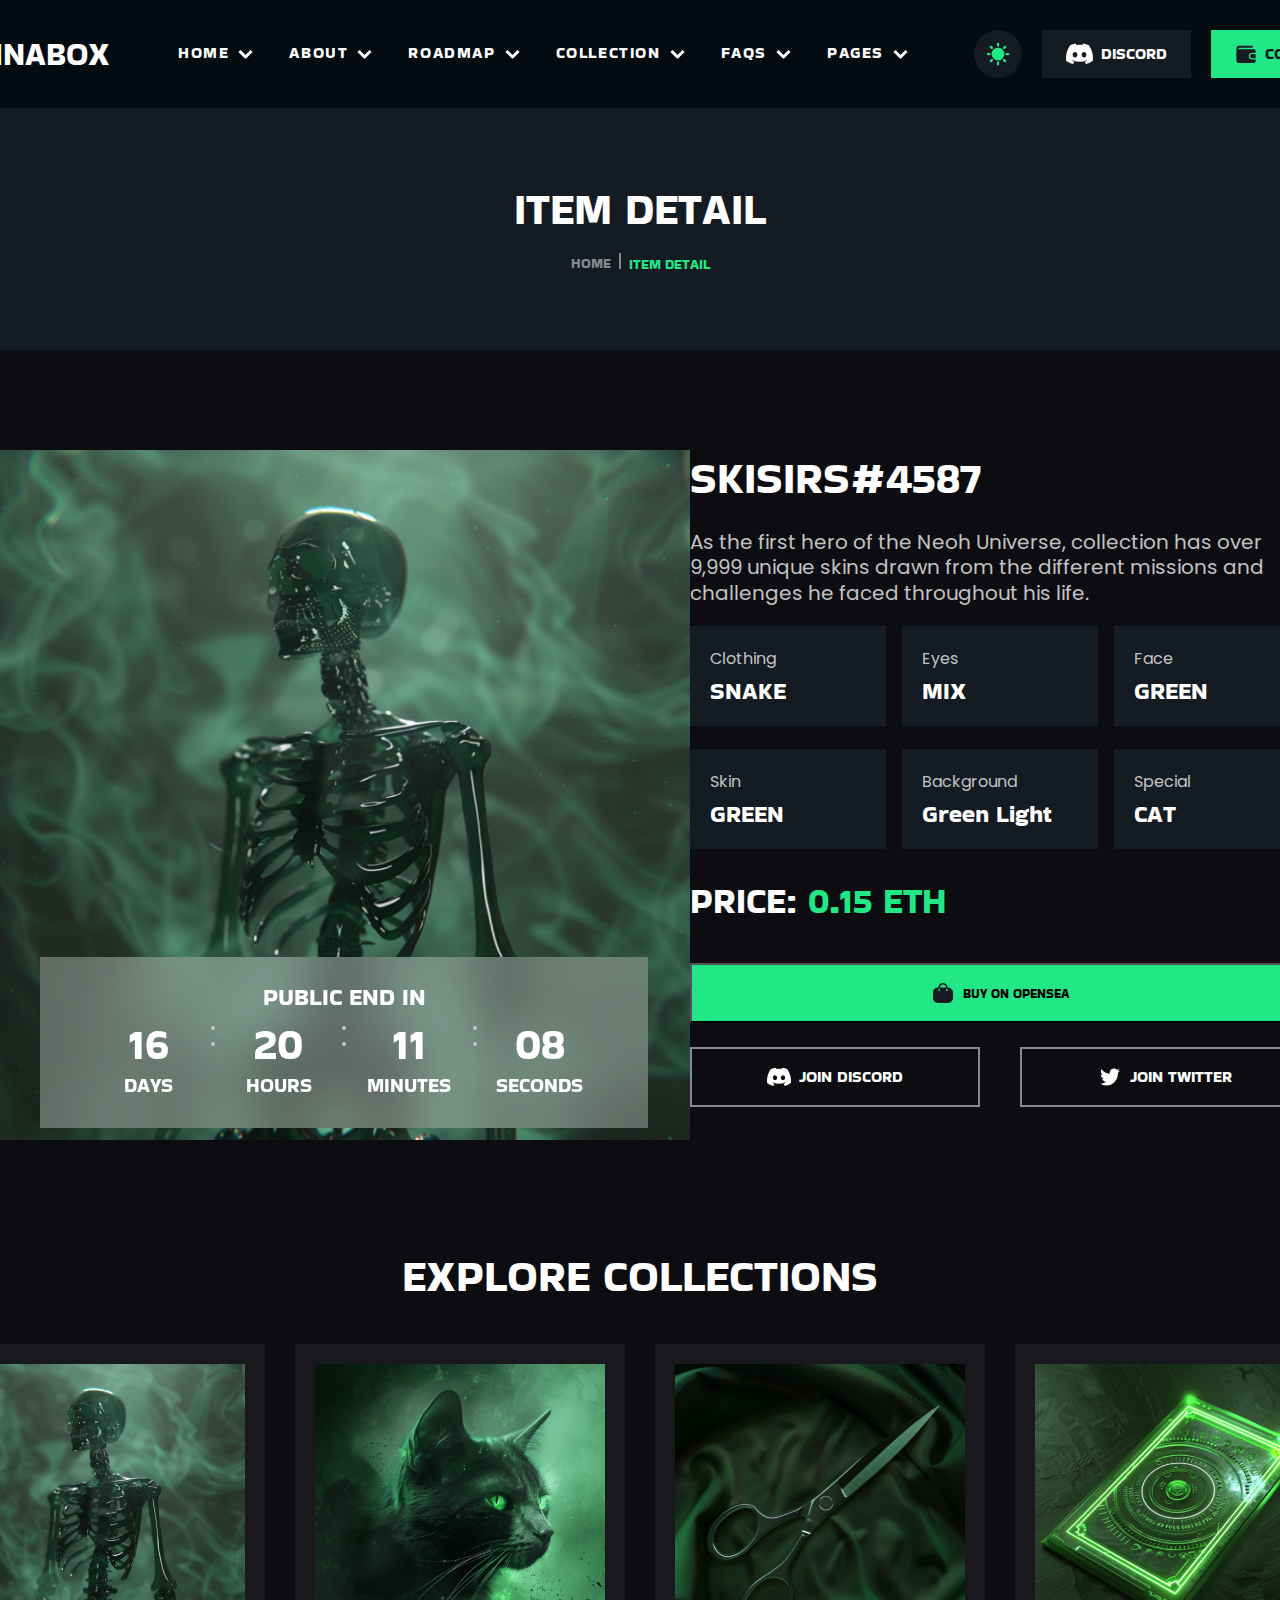
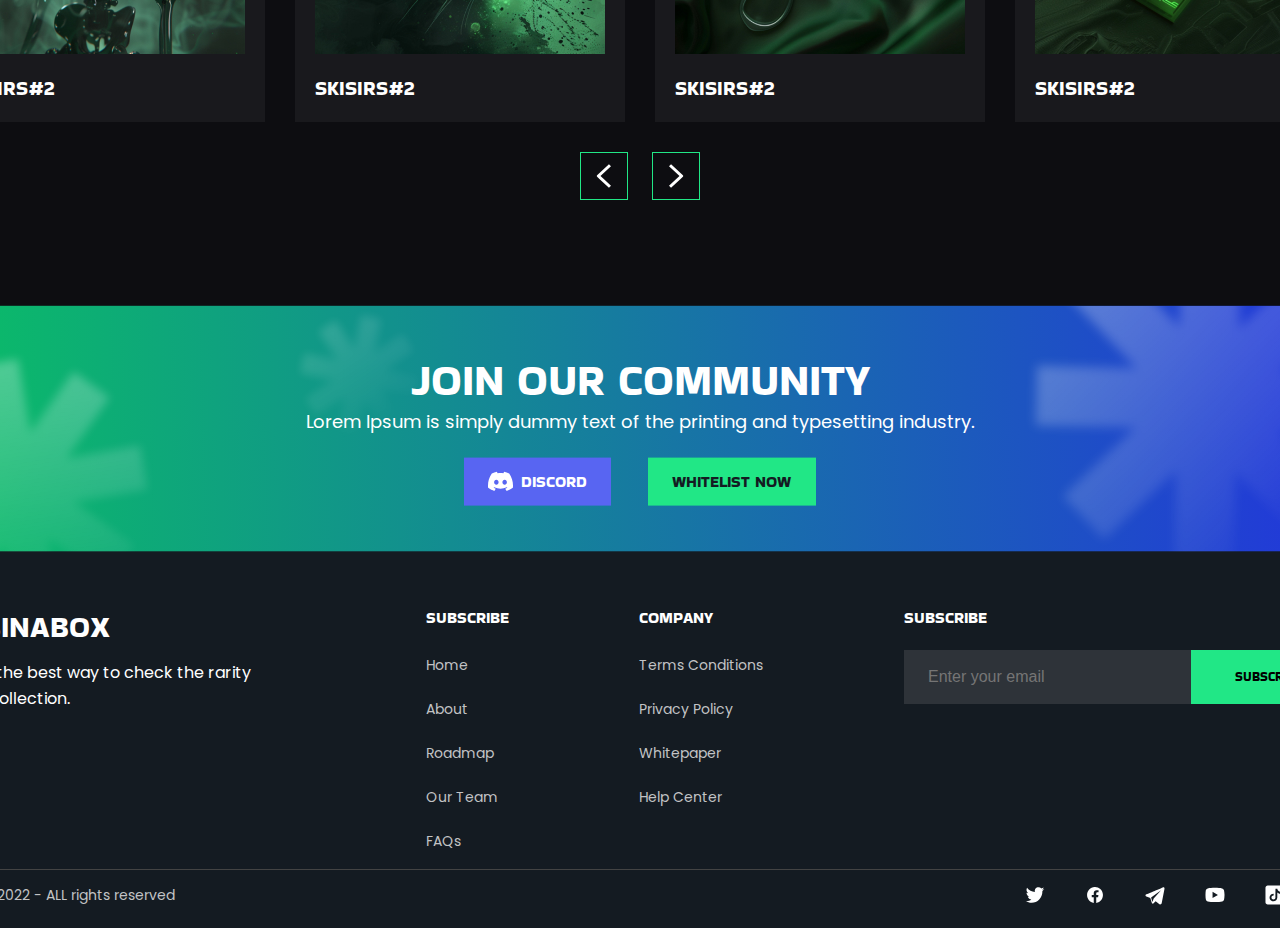
==== commit 49f3b25c: "Fixes/Changes" ====
--- a/catalog-item.html
+++ b/catalog-item.html
@@ -80,7 +80,7 @@
               <a href="./index.html" class="banner-link">HOME</a>
             </li>
             <li class="banner-item">
-              <a href="#" class="banner-link color-highlight">ITEM DETAIL</a>
+              <a href="#" class="banner-link color-highlight active-page">ITEM DETAIL</a>
             </li>
           </ul>
         </div>
--- a/css/style.css
+++ b/css/style.css
@@ -42,6 +42,9 @@
   padding: 0;
   box-sizing: border-box;
 }
+.new-row {
+  display: block;
+}
 a {
   text-decoration: none;
 }
@@ -216,11 +219,9 @@
 /* This is probably a theme state but I just made it a hover effect just to have the style for it*/
 .is-theme:hover {
   background-color: var(--primary-green);
-  transition: background-color 0.3s ease;
 }
 .is-theme:hover .theme-light {
   color: var(--back-gray-2);
-  transition: color 0.3s ease;
 }
 .header-btn .discord-btn {
   color: var(--text-white);
@@ -278,6 +279,7 @@
   margin-top: 24px;
   display: grid;
   gap: 48px;
+  width: 100%;
   max-width: 373px;
 }
 .main-info-text {
@@ -396,6 +398,7 @@
 .about-text-container {
   margin-top: 100px;
   text-align: center;
+  width: 100%;
   max-width: 930px;
   display: grid;
   gap: 16px;
@@ -416,9 +419,11 @@
   display: grid;
   grid-template-columns: repeat(2, 1fr);
   grid-template-rows: repeat(2, 1fr);
+  width: 100%;
   max-width: 1170px;
   gap: 30px;
   position: relative;
+  counter-reset: card-counter;
 }
 .about-card-item {
   background-color: var(--text-gray-3);
@@ -427,7 +432,23 @@
   display: flex;
   flex-direction: column;
   justify-content: flex-end;
-}
+  position: relative;
+}
+.about-card-item::before {
+  content: counter(card-counter, decimal-leading-zero);
+  counter-increment: card-counter;
+  position: absolute;
+  top: -200px;
+  left: -425px;
+  font-family: var(--font-bakbak);
+  font-size: 6000%;
+  scale: .078;
+  color: transparent;
+  -webkit-text-stroke: 8px var(--text-green);
+  text-shadow: none;
+  z-index: 1;
+}
+
 .about-card-heading-container {
   position: relative;
   height: 66px;
@@ -450,7 +471,6 @@
 .about-card-item .about-card-text {
   margin-top: 30px;
   width: 510px;
-
   font-size: 18px;
   line-height: 1.5556;
   color: var(--text-gray-1);
@@ -516,6 +536,7 @@
 }
 .road-map-details-container {
   margin-top: 60px;
+  width: 100%;
   max-width: 1410px;
   height: 566px;
   background-color: var(--transparent-gray-2);
@@ -524,6 +545,7 @@
   padding: 40px;
 }
 .road-map-inner-container {
+  width: 100%;
   max-width: 1407px;
 }
 .road-map-imgs {
@@ -574,12 +596,14 @@
   background-color: transparent;
   border: none;
   cursor: pointer;
+  transition: color 0.3s ease;
 }
 .phase-line {
   list-style-type: none;
   display: flex;
   justify-content: center;
   align-items: center;
+  width: 100%;
   max-width: 1107px;
   height: 66px;
   gap: 264px;
@@ -616,16 +640,16 @@
   height: 2px;
   background-image: linear-gradient(
     to right,
-    var(--text-gray-2) 34%,
-    transparent 34%
+    var(--text-gray-2) 37%,
+    transparent 37%
   );
   background-color: var(--transparent-gray-3);
   transform: translateY(-50%);
 }
-.phase-stage:nth-child(1) .phase-stage-text {
-  color: var(--text-white);
-}
-.phase-stage:nth-child(1) .phase-ellipse {
+.phase-stage.active-phase-stage .phase-stage-text {
+  color: var(--text-white);
+}
+.phase-stage.active-phase-stage .phase-ellipse {
   background-color: var(--text-green);
   box-shadow: 0 0 0 7.5px var(--transparent-green);
 }
@@ -721,6 +745,7 @@
   color: var(--text-white);
 }
 .partner-logos {
+  width: 100%;
   max-width: 1410px;
   display: grid;
   grid-template-columns: repeat(6, 1fr);
@@ -957,7 +982,7 @@
   line-height: 1.43;
   color: var(--text-gray-2);
 }
-.banner-item:nth-child(2) .banner-link {
+.banner-link.active-page {
   color: #21e786;
 }
 .banner-list li:first-child {
@@ -1037,6 +1062,7 @@
   margin-right: 8px;
   position: relative;
   cursor: pointer;
+  transition: background-color 0.3s ease;
 }
 .custom-checkbox::before {
   content: "";
@@ -1059,7 +1085,6 @@
 }
 .catalog-header {
   width: 1050px;
-
   display: flex;
   justify-content: space-between;
 }
@@ -1141,6 +1166,7 @@
 }
 .catalog-container .catalog-item {
   background: var(--transparent-gray-2);
+  width: 100%;
   max-width: 330px;
 }
 .catalog-container .nft-card-link {
@@ -1457,6 +1483,7 @@
 }
 .product-container {
   display: flex;
+  width: 100%;
   max-width: 1410px;
   justify-content: space-between;
   margin: 100px auto;
@@ -1477,6 +1504,8 @@
   flex-direction: column;
   justify-content: center;
   align-items: center;
+  backdrop-filter: blur(26px);
+  
 }
 .countdown-heading {
   font-family: var(--font-bakbak);
@@ -1640,6 +1669,10 @@
   background-color: transparent;
   color: var(--text-white);
   transition: background-color 0.3s ease, color 0.3s ease;
+}
+button,
+a {
+  transition: opacity 0.3s ease;
 }
 button:hover,
 a:hover {
@@ -1706,4 +1739,4 @@
 .arrow-hover:hover::after {
   opacity: 1;
   right: 8px;
-}
+}